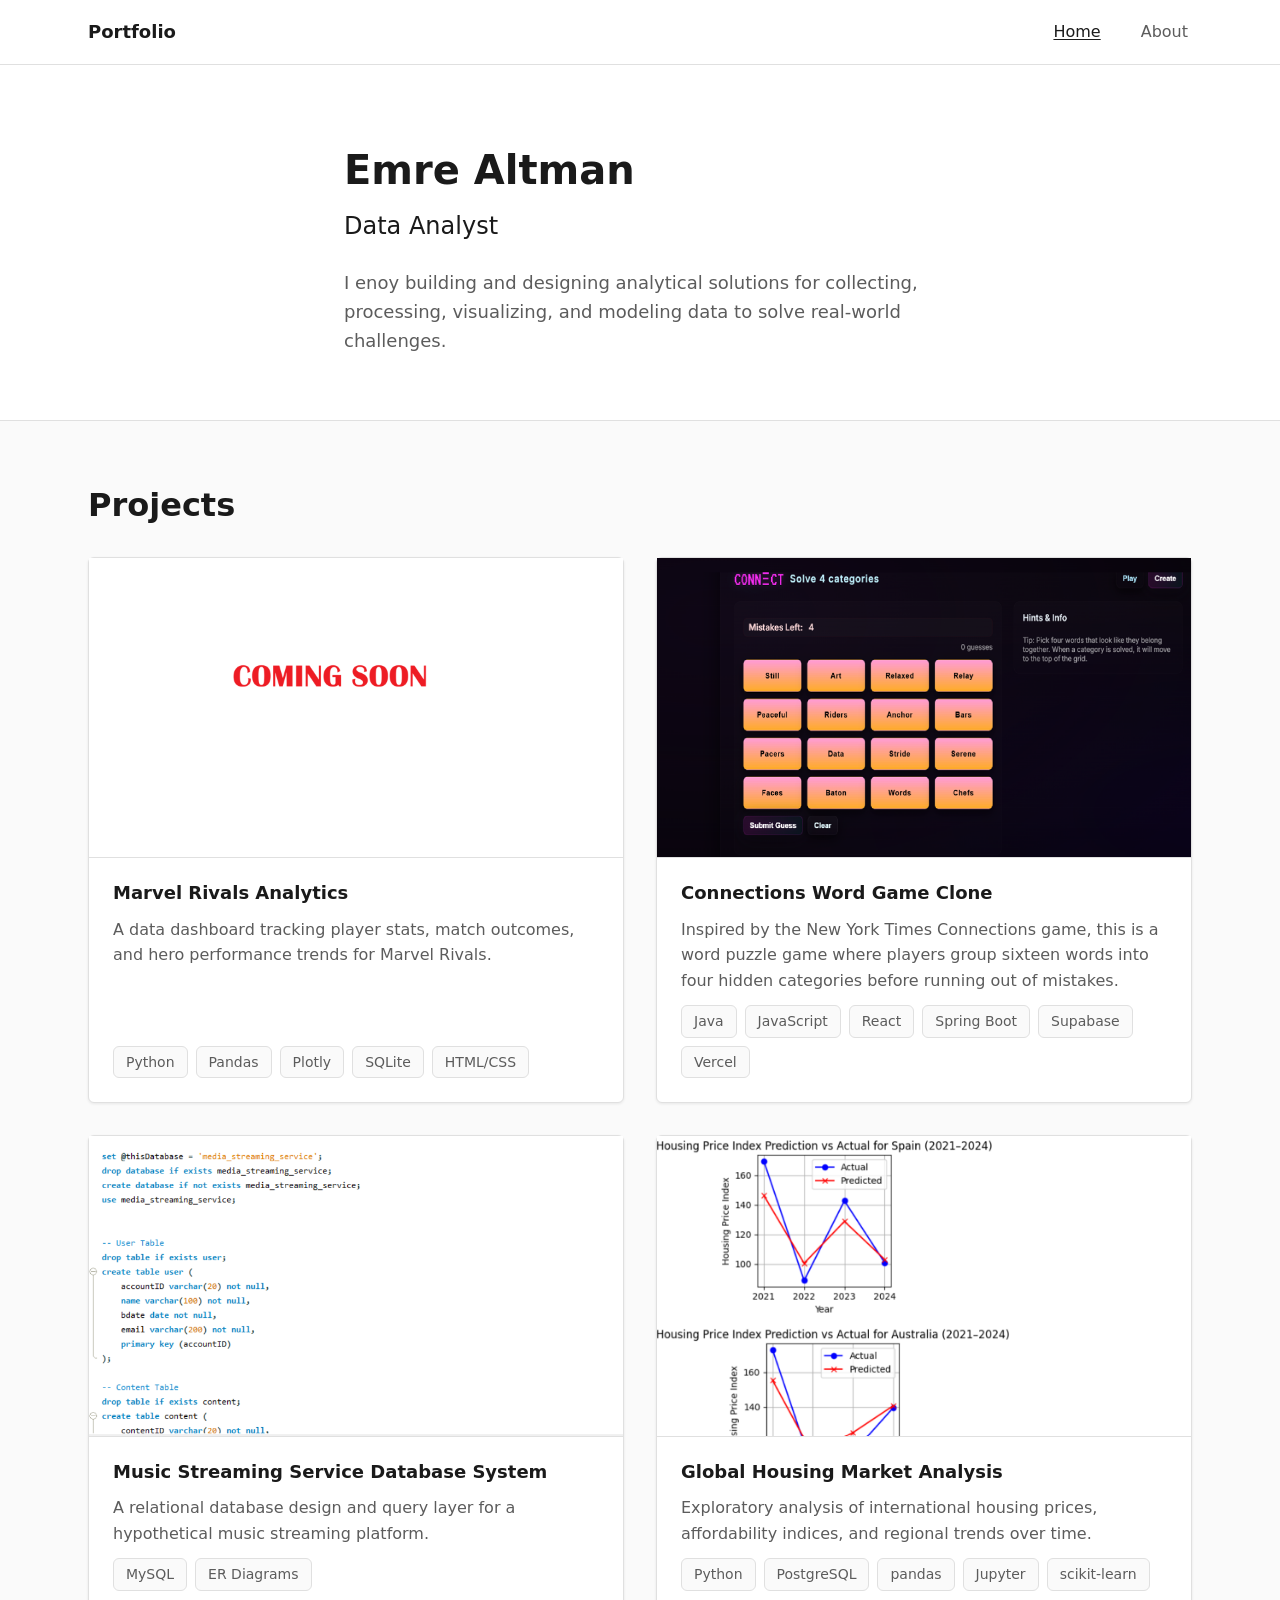
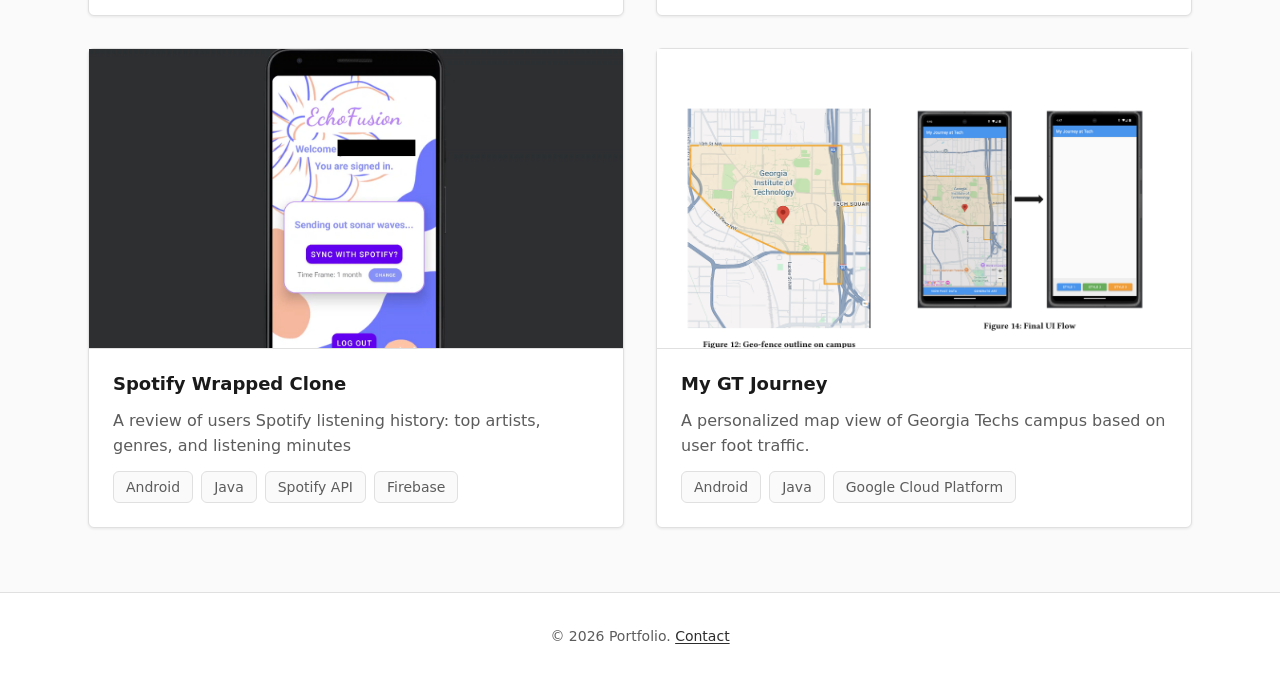
==== index.html @ 3888ca3c "init" ====
<!DOCTYPE html>
<html lang="en">
  <head>
    <meta charset="UTF-8" />
    <meta name="viewport" content="width=device-width, initial-scale=1.0" />
    <meta
      name="description"
      content="Software engineering portfolio showcasing projects and professional experience."
    />
    <title>Portfolio | Software Engineer</title>
    <link rel="stylesheet" href="css/styles.css" />
    <link rel="stylesheet" href="css/home.css" />
  </head>
  <body>
    <a class="skip-link" href="#main-content">Skip to main content</a>

    <header class="site-header">
      <nav class="site-nav" id="site-nav" aria-label="Main navigation"></nav>
    </header>

    <main id="main-content">
      <section class="hero" aria-labelledby="hero-heading">
        <div class="container hero-inner">
          <h1 id="hero-heading" class="hero-title">Emre Altman</h1>
          <p class="hero-role">Data Analyst</p>
          <p class="hero-intro">
            I enoy building and designing analytical solutions for
             collecting, processing, visualizing, and modeling data to solve real-world challenges.
          </p>
        </div>
      </section>

      <section class="projects-section section" aria-labelledby="projects-heading">
        <div class="container">
          <h2 id="projects-heading" class="section-title">Projects</h2>
          <ul id="projects-grid" class="projects-grid"></ul>
        </div>
      </section>
    </main>

    <footer class="site-footer" id="site-footer"></footer>

    <script src="js/projects.js"></script>
    <script src="js/main.js"></script>
    <script src="js/home.js"></script>
  </body>
</html>
---- css/styles.css ----
/* ==========================================================================
   Global styles — variables, reset, typography, layout, components
   ========================================================================== */

:root {
  /* Colors */
  --color-bg: #fafafa;
  --color-surface: #ffffff;
  --color-text: #1a1a1a;
  --color-text-muted: #5c5c5c;
  --color-border: #e0e0e0;
  --color-accent: #2d2d2d;
  --color-accent-hover: #000000;
  --color-focus: #2563eb;

  /* Typography */
  --font-family: "Segoe UI", system-ui, -apple-system, BlinkMacSystemFont, Roboto,
    "Helvetica Neue", Arial, sans-serif;
  --font-size-sm: 0.875rem;
  --font-size-base: 1rem;
  --font-size-lg: 1.125rem;
  --font-size-xl: 1.5rem;
  --font-size-2xl: 2rem;
  --font-size-3xl: 2.5rem;
  --line-height: 1.6;
  --line-height-tight: 1.25;

  /* Spacing scale (4px base) */
  --space-1: 0.25rem;
  --space-2: 0.5rem;
  --space-3: 0.75rem;
  --space-4: 1rem;
  --space-5: 1.5rem;
  --space-6: 2rem;
  --space-8: 3rem;
  --space-10: 4rem;
  --space-12: 5rem;

  /* Layout */
  --max-width: 72rem;
  --nav-height: 4rem;
  --radius: 6px;
  --shadow-sm: 0 1px 3px rgba(0, 0, 0, 0.08);
  --shadow-md: 0 4px 12px rgba(0, 0, 0, 0.08);
  --transition: 0.2s ease;
}

/* Reset */
*,
*::before,
*::after {
  box-sizing: border-box;
}

html {
  scroll-behavior: smooth;
}

body {
  margin: 0;
  overflow-x: hidden;
  font-family: var(--font-family);
  font-size: var(--font-size-base);
  line-height: var(--line-height);
  color: var(--color-text);
  background-color: var(--color-bg);
  min-height: 100vh;
  display: flex;
  flex-direction: column;
}

img,
video {
  max-width: 100%;
  height: auto;
  display: block;
}

a {
  color: var(--color-accent);
  text-decoration: underline;
  text-underline-offset: 2px;
}

a:hover {
  color: var(--color-accent-hover);
}

/* Focus states for keyboard users */
:focus-visible {
  outline: 2px solid var(--color-focus);
  outline-offset: 2px;
}

/* Skip link */
.skip-link {
  position: absolute;
  top: -100%;
  left: var(--space-4);
  padding: var(--space-2) var(--space-4);
  background: var(--color-surface);
  border: 1px solid var(--color-border);
  z-index: 1000;
}

.skip-link:focus {
  top: var(--space-4);
}

/* Layout */
.container {
  width: 100%;
  max-width: var(--max-width);
  margin-inline: auto;
  padding-inline: var(--space-5);
}

main {
  flex: 1;
}

/* Typography */
h1,
h2,
h3,
h4 {
  line-height: var(--line-height-tight);
  font-weight: 600;
  margin-top: 0;
}

h1 {
  font-size: var(--font-size-3xl);
}

h2 {
  font-size: var(--font-size-2xl);
  margin-bottom: var(--space-5);
}

h3 {
  font-size: var(--font-size-xl);
}

p {
  margin-top: 0;
  margin-bottom: var(--space-4);
  color: var(--color-text-muted);
}

.section {
  padding-block: var(--space-10);
}

.section-title {
  color: var(--color-text);
  margin-bottom: var(--space-6);
}

/* Navigation */
.site-header {
  position: sticky;
  top: 0;
  z-index: 100;
  background: var(--color-surface);
  border-bottom: 1px solid var(--color-border);
}

.site-nav {
  display: flex;
  align-items: center;
  justify-content: space-between;
  max-width: var(--max-width);
  margin-inline: auto;
  padding: var(--space-4) var(--space-5);
  min-height: var(--nav-height);
}

.nav-brand {
  font-weight: 600;
  font-size: var(--font-size-lg);
  color: var(--color-text);
  text-decoration: none;
}

.nav-brand:hover {
  color: var(--color-accent-hover);
}

.nav-menu {
  display: flex;
  gap: var(--space-6);
  list-style: none;
  margin: 0;
  padding: 0;
}

.nav-menu a {
  color: var(--color-text-muted);
  text-decoration: none;
  font-weight: 500;
  padding: var(--space-2) var(--space-1);
}

.nav-menu a:hover,
.nav-menu a[aria-current="page"] {
  color: var(--color-text);
}

.nav-menu a[aria-current="page"] {
  text-decoration: underline;
}

.nav-toggle {
  display: none;
  flex-direction: column;
  gap: 5px;
  background: none;
  border: none;
  cursor: pointer;
  padding: var(--space-2);
}

.nav-toggle-bar {
  display: block;
  width: 24px;
  height: 2px;
  background: var(--color-text);
}

/* Footer */
.site-footer {
  border-top: 1px solid var(--color-border);
  background: var(--color-surface);
  padding: var(--space-6) var(--space-5);
  text-align: center;
}

.site-footer p {
  margin: 0;
  font-size: var(--font-size-sm);
  color: var(--color-text-muted);
}

/* Buttons */
.btn {
  display: inline-block;
  padding: var(--space-3) var(--space-5);
  font-size: var(--font-size-base);
  font-weight: 500;
  font-family: inherit;
  text-decoration: none;
  border-radius: var(--radius);
  border: 1px solid transparent;
  cursor: pointer;
  transition: background-color var(--transition), color var(--transition),
    border-color var(--transition);
}

.btn-primary {
  background: var(--color-accent);
  color: var(--color-surface);
  border-color: var(--color-accent);
}

.btn-primary:hover {
  background: var(--color-accent-hover);
  border-color: var(--color-accent-hover);
  color: var(--color-surface);
}

.btn-secondary {
  background: var(--color-surface);
  color: var(--color-text);
  border-color: var(--color-border);
}

.btn-secondary:hover {
  border-color: var(--color-text-muted);
  color: var(--color-text);
}

.btn-group {
  display: flex;
  flex-wrap: wrap;
  gap: var(--space-4);
  margin-top: var(--space-6);
}

/* Tags */
.tag-list {
  display: flex;
  flex-wrap: wrap;
  gap: var(--space-2);
  list-style: none;
  margin: 0;
  padding: 0;
}

.tag {
  font-size: var(--font-size-sm);
  color: var(--color-text-muted);
  background: var(--color-bg);
  border: 1px solid var(--color-border);
  padding: var(--space-1) var(--space-3);
  border-radius: var(--radius);
}

/* Mobile navigation */
@media (max-width: 768px) {
  .nav-toggle {
    display: flex;
  }

  .nav-menu {
    display: none;
    position: absolute;
    top: 100%;
    left: 0;
    right: 0;
    flex-direction: column;
    background: var(--color-surface);
    border-bottom: 1px solid var(--color-border);
    padding: var(--space-4) var(--space-5);
    gap: var(--space-2);
  }

  .nav-menu.is-open {
    display: flex;
  }

  .site-nav {
    position: relative;
    flex-wrap: wrap;
  }

  h1 {
    font-size: var(--font-size-2xl);
  }
}

@media (prefers-reduced-motion: reduce) {
  html {
    scroll-behavior: auto;
  }

  *,
  *::before,
  *::after {
    transition-duration: 0.01ms !important;
  }
}
---- css/home.css ----
/* ==========================================================================
   Homepage — hero and project grid
   ========================================================================== */

.hero {
  padding-block: var(--space-12) var(--space-8);
  background: var(--color-surface);
  border-bottom: 1px solid var(--color-border);
}

.hero-inner {
  max-width: 40rem;
}

.hero-greeting {
  font-size: var(--font-size-sm);
  text-transform: uppercase;
  letter-spacing: 0.08em;
  color: var(--color-text-muted);
  margin-bottom: var(--space-3);
}

.hero-title {
  font-size: var(--font-size-3xl);
  color: var(--color-text);
  margin-bottom: var(--space-3);
}

.hero-role {
  font-size: var(--font-size-xl);
  color: var(--color-text);
  font-weight: 500;
  margin-bottom: var(--space-5);
}

.hero-intro {
  font-size: var(--font-size-lg);
  max-width: 36rem;
}

/* Projects grid */
.projects-section {
  padding-block: var(--space-10);
}

.projects-grid {
  display: grid;
  grid-template-columns: repeat(2, 1fr);
  gap: var(--space-6);
  list-style: none;
  margin: 0;
  padding: 0;
}

/* Project cards */
.project-card {
  background: var(--color-surface);
  border: 1px solid var(--color-border);
  border-radius: var(--radius);
  box-shadow: var(--shadow-sm);
  height: 100%;
  transition: box-shadow var(--transition), border-color var(--transition);
}

.project-card:hover {
  box-shadow: var(--shadow-md);
  border-color: #c8c8c8;
}

.project-card-link {
  display: flex;
  flex-direction: column;
  height: 100%;
  text-decoration: none;
  color: inherit;
}

.project-card-link:focus-visible {
  border-radius: var(--radius);
}

.project-card-image {
  aspect-ratio: 16 / 9;
  overflow: hidden;
  border-bottom: 1px solid var(--color-border);
  background: var(--color-bg);
}

.project-card-image img {
  width: 100%;
  height: 100%;
  object-fit: cover;
}

.project-card-body {
  display: flex;
  flex-direction: column;
  flex: 1;
  padding: var(--space-5);
  gap: var(--space-3);
}

.project-card-title {
  font-size: var(--font-size-lg);
  color: var(--color-text);
  margin: 0;
}

.project-card-desc {
  flex: 1;
  margin: 0;
  font-size: var(--font-size-base);
  color: var(--color-text-muted);
}

/* Tablet: 2 columns (same as desktop in spec) */
@media (max-width: 768px) {
  .hero {
    padding-block: var(--space-10) var(--space-6);
  }

  .hero-title {
    font-size: var(--font-size-2xl);
  }
}

/* Mobile: 1 column */
@media (max-width: 600px) {
  .projects-grid {
    grid-template-columns: 1fr;
  }
}
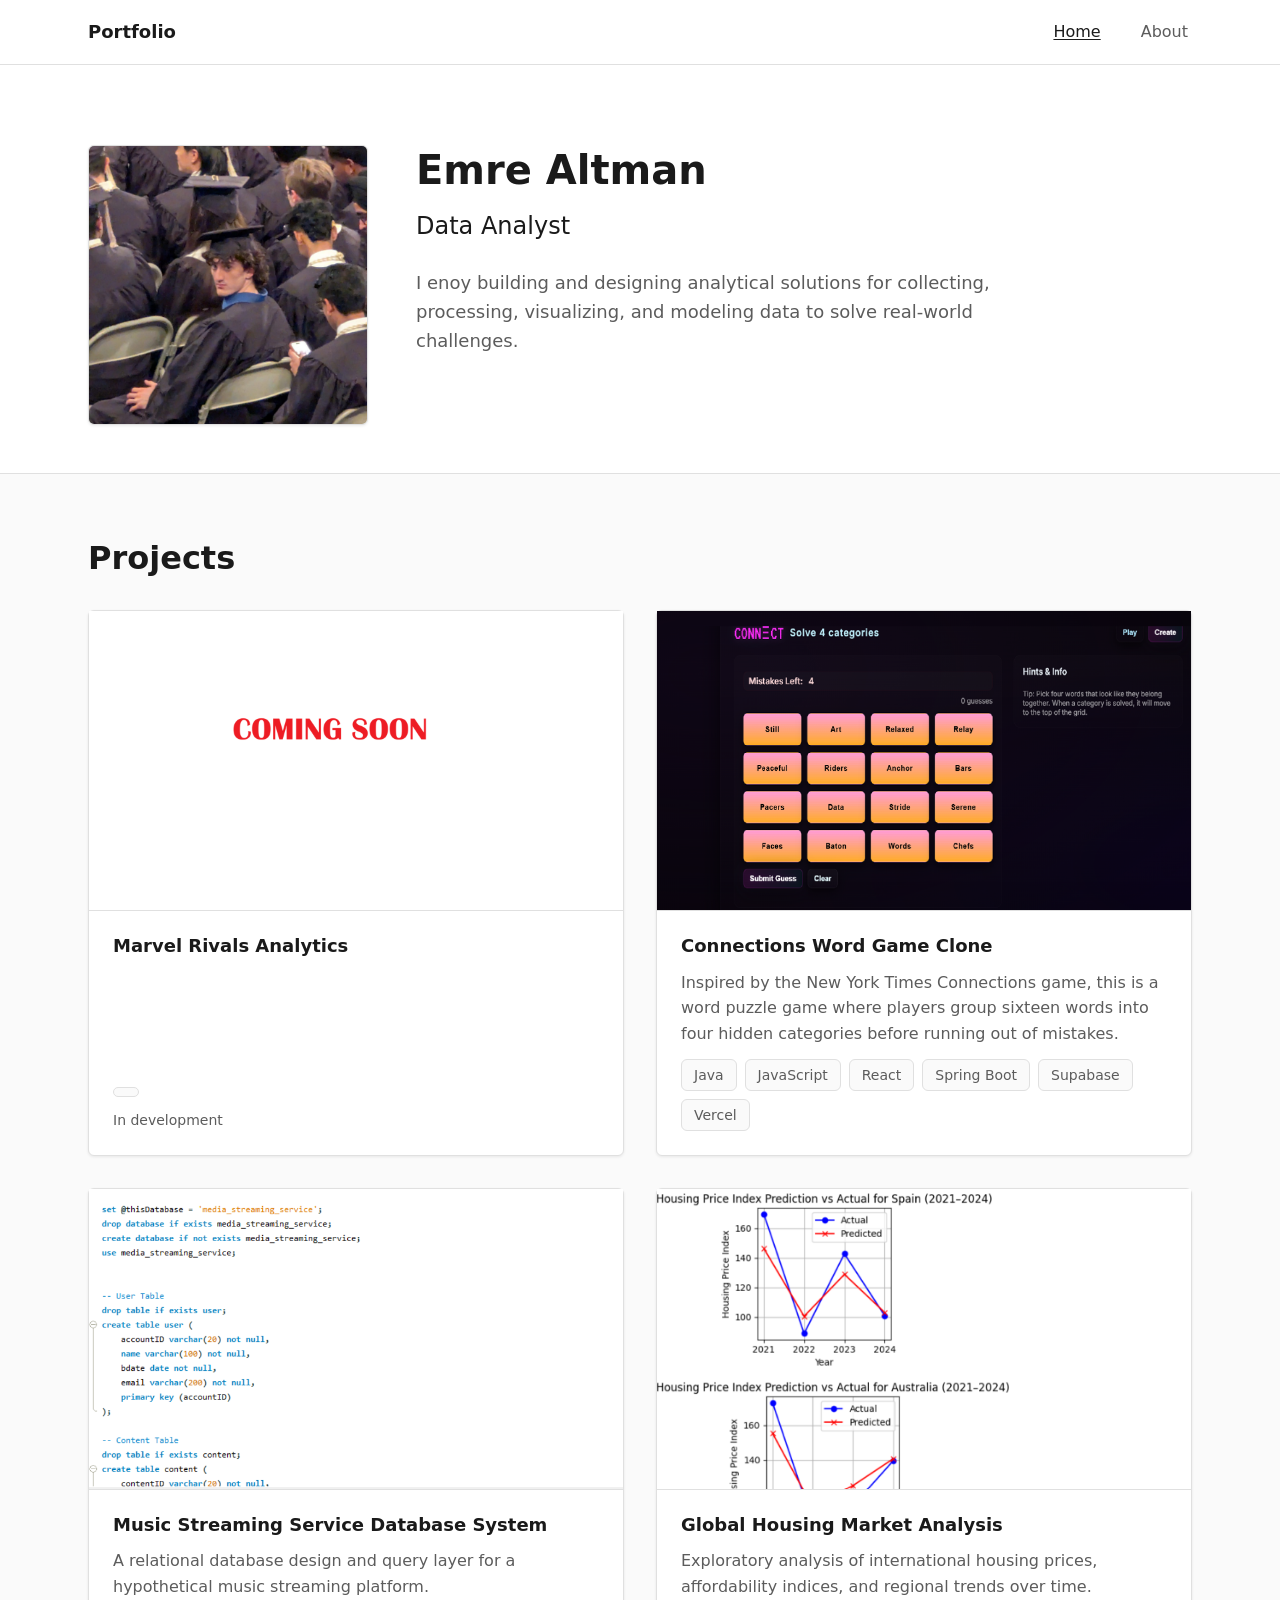
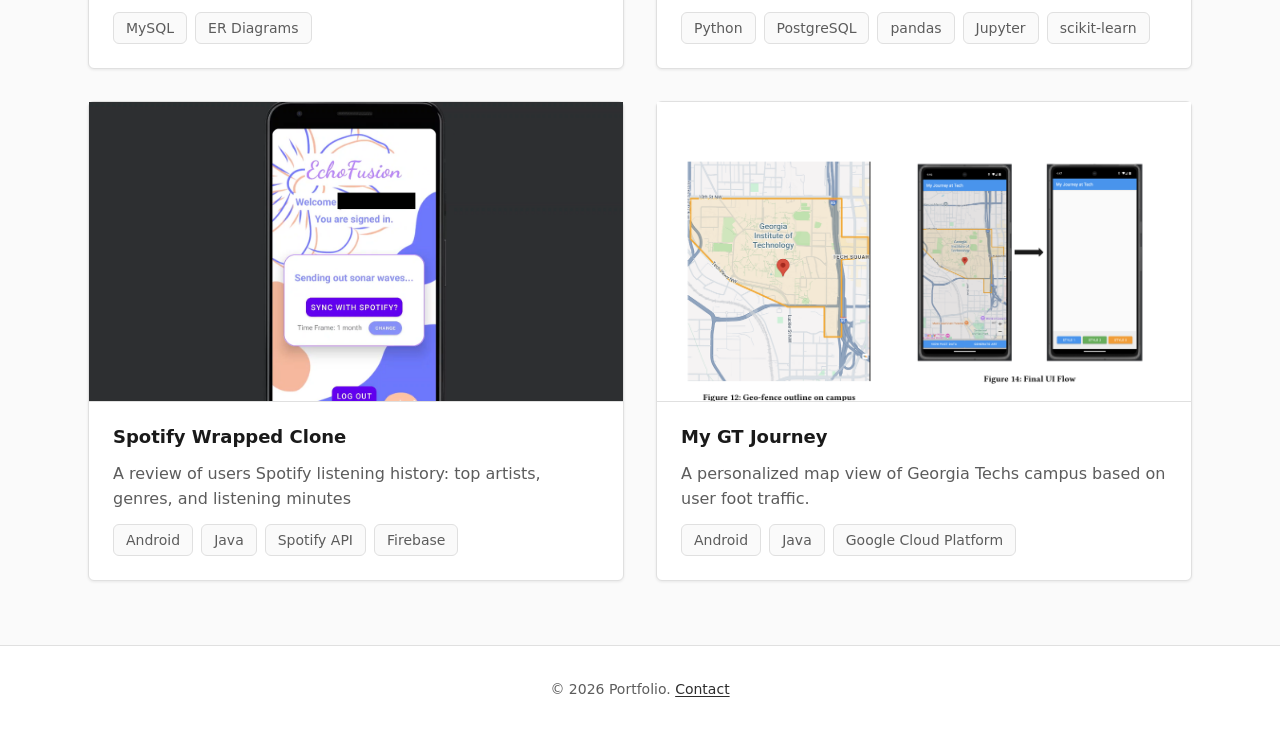
==== commit 58772b86: "youtube links, videos removed" ====
--- a/index.html
+++ b/index.html
@@ -20,13 +20,24 @@
 
     <main id="main-content">
       <section class="hero" aria-labelledby="hero-heading">
-        <div class="container hero-inner">
-          <h1 id="hero-heading" class="hero-title">Emre Altman</h1>
-          <p class="hero-role">Data Analyst</p>
-          <p class="hero-intro">
-            I enoy building and designing analytical solutions for
-             collecting, processing, visualizing, and modeling data to solve real-world challenges.
-          </p>
+        <div class="container profile-layout">
+          <div class="profile-image-wrap">
+            <img
+              class="profile-image"
+              src="assets/images/profile/grad.jpg"
+              alt="Profile photo of Emre Altman"
+              width="280"
+              height="280"
+            />
+          </div>
+          <div class="hero-content">
+            <h1 id="hero-heading" class="hero-title">Emre Altman</h1>
+            <p class="hero-role">Data Analyst</p>
+            <p class="hero-intro">
+              I enoy building and designing analytical solutions for
+              collecting, processing, visualizing, and modeling data to solve real-world challenges.
+            </p>
+          </div>
         </div>
       </section>
 
--- a/css/styles.css
+++ b/css/styles.css
@@ -306,6 +306,28 @@
   border-radius: var(--radius);
 }
 
+/* Profile image layout (home + about) */
+.profile-layout {
+  display: grid;
+  grid-template-columns: 280px 1fr;
+  gap: var(--space-8);
+  align-items: start;
+}
+
+.profile-image-wrap {
+  border: 1px solid var(--color-border);
+  border-radius: var(--radius);
+  overflow: hidden;
+  background: var(--color-bg);
+  box-shadow: var(--shadow-sm);
+}
+
+.profile-image {
+  width: 100%;
+  aspect-ratio: 1;
+  object-fit: cover;
+}
+
 /* Mobile navigation */
 @media (max-width: 768px) {
   .nav-toggle {
@@ -337,6 +359,18 @@
   h1 {
     font-size: var(--font-size-2xl);
   }
+
+  .profile-layout {
+    grid-template-columns: 1fr;
+    max-width: 280px;
+    margin-inline: auto;
+    text-align: center;
+  }
+
+  .profile-layout .hero-intro,
+  .profile-layout .about-intro {
+    text-align: center;
+  }
 }
 
 @media (prefers-reduced-motion: reduce) {
--- a/css/home.css
+++ b/css/home.css
@@ -6,18 +6,6 @@
   padding-block: var(--space-12) var(--space-8);
   background: var(--color-surface);
   border-bottom: 1px solid var(--color-border);
-}
-
-.hero-inner {
-  max-width: 40rem;
-}
-
-.hero-greeting {
-  font-size: var(--font-size-sm);
-  text-transform: uppercase;
-  letter-spacing: 0.08em;
-  color: var(--color-text-muted);
-  margin-bottom: var(--space-3);
 }
 
 .hero-title {
@@ -36,6 +24,13 @@
 .hero-intro {
   font-size: var(--font-size-lg);
   max-width: 36rem;
+  margin-inline: auto;
+}
+
+@media (min-width: 769px) {
+  .hero-intro {
+    margin-inline: 0;
+  }
 }
 
 /* Projects grid */
@@ -62,17 +57,29 @@
   transition: box-shadow var(--transition), border-color var(--transition);
 }
 
-.project-card:hover {
+.project-card:not(.project-card--in-development):hover {
   box-shadow: var(--shadow-md);
   border-color: #c8c8c8;
 }
 
-.project-card-link {
+.project-card-link,
+.project-card-content {
   display: flex;
   flex-direction: column;
   height: 100%;
   text-decoration: none;
   color: inherit;
+}
+
+.project-card--in-development {
+  cursor: default;
+}
+
+.project-card-status {
+  margin: 0;
+  font-size: var(--font-size-sm);
+  font-weight: 500;
+  color: var(--color-text-muted);
 }
 
 .project-card-link:focus-visible {
